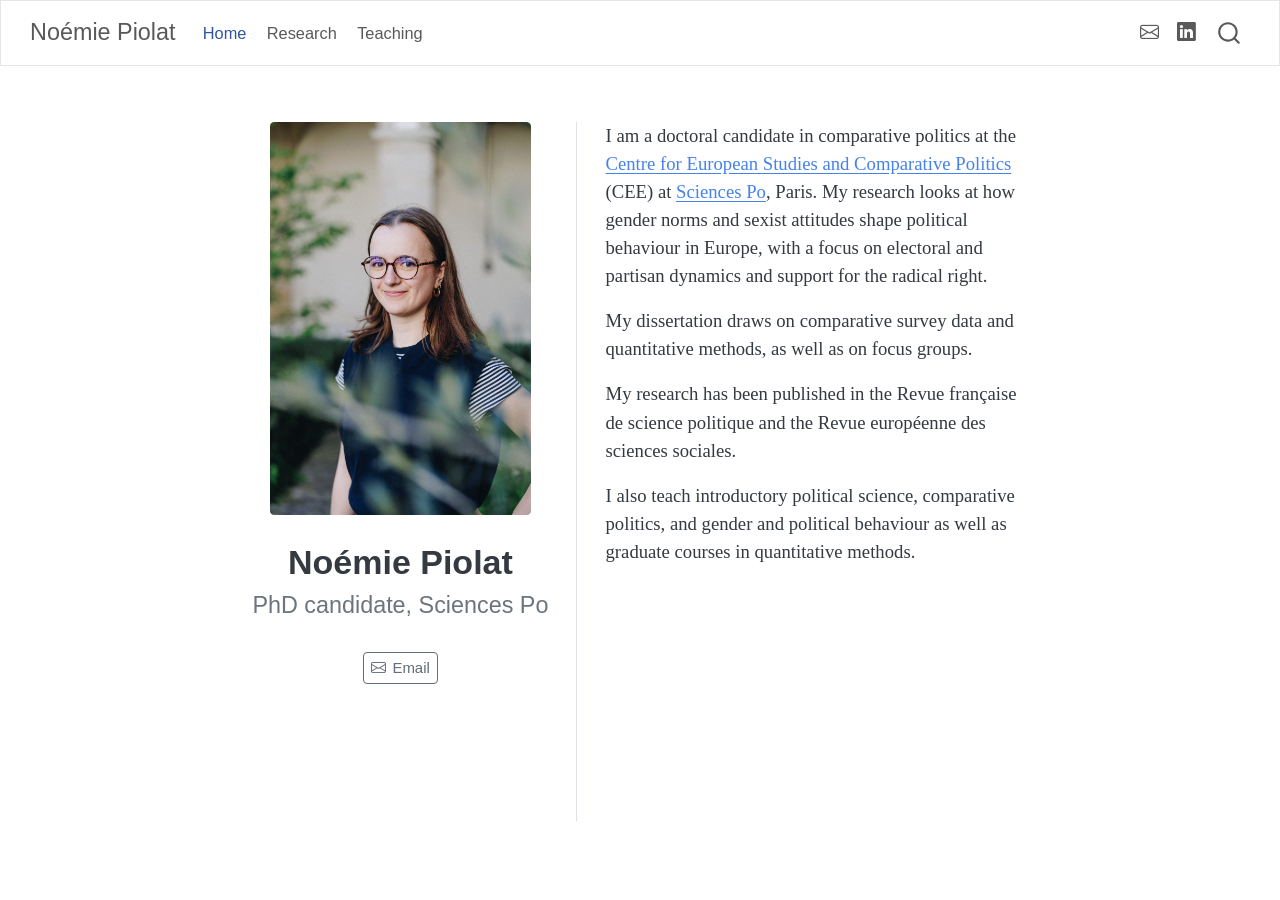
==== docs/index.html @ f1e802d0 "Add website skeleton and files" ====
<!DOCTYPE html>
<html xmlns="http://www.w3.org/1999/xhtml" lang="en" xml:lang="en"><head>

<meta charset="utf-8">
<meta name="generator" content="quarto-1.9.37">

<meta name="viewport" content="width=device-width, initial-scale=1.0, user-scalable=yes">


<title>Noémie Piolat</title>
<style>
/* Default styles provided by pandoc.
** See https://pandoc.org/MANUAL.html#variables-for-html for config info.
*/
code{white-space: pre-wrap;}
span.smallcaps{font-variant: small-caps;}
div.columns{display: flex; gap: min(4vw, 1.5em);}
div.column{flex: auto; overflow-x: auto;}
div.hanging-indent{margin-left: 1.5em; text-indent: -1.5em;}
ul.task-list{list-style: none;}
ul.task-list li input[type="checkbox"] {
  width: 0.8em;
  margin: 0 0.8em 0.2em -1em; /* quarto-specific, see https://github.com/quarto-dev/quarto-cli/issues/4556 */ 
  vertical-align: middle;
}
</style>


<script src="site_libs/quarto-nav/quarto-nav.js"></script>
<script src="site_libs/quarto-nav/headroom.min.js"></script>
<script src="site_libs/clipboard/clipboard.min.js"></script>
<script src="site_libs/quarto-search/autocomplete.umd.js"></script>
<script src="site_libs/quarto-search/fuse.min.js"></script>
<script src="site_libs/quarto-search/quarto-search.js"></script>
<meta name="quarto:offset" content="./">
<script src="site_libs/quarto-html/quarto.js" type="module"></script>
<script src="site_libs/quarto-html/tabsets/tabsets.js" type="module"></script>
<script src="site_libs/quarto-html/popper.min.js"></script>
<script src="site_libs/quarto-html/tippy.umd.min.js"></script>
<link href="site_libs/quarto-html/tippy.css" rel="stylesheet">
<link href="site_libs/quarto-html/quarto-syntax-highlighting-7f8f88aac4f3542376d5c11b86a4c14d.css" rel="stylesheet" id="quarto-text-highlighting-styles">
<script src="site_libs/bootstrap/bootstrap.min.js"></script>
<link href="site_libs/bootstrap/bootstrap-icons.css" rel="stylesheet">
<link href="site_libs/bootstrap/bootstrap-1b5cbb678aba238cc9ecc8dbef59e0a8.min.css" rel="stylesheet" append-hash="true" id="quarto-bootstrap" data-mode="light">
<script id="quarto-search-options" type="application/json">{
  "location": "navbar",
  "copy-button": false,
  "collapse-after": 3,
  "panel-placement": "end",
  "type": "overlay",
  "limit": 50,
  "keyboard-shortcut": [
    "f",
    "/",
    "s"
  ],
  "show-item-context": false,
  "language": {
    "search-no-results-text": "No results",
    "search-matching-documents-text": "matching documents",
    "search-copy-link-title": "Copy link to search",
    "search-hide-matches-text": "Hide additional matches",
    "search-more-match-text": "more match in this document",
    "search-more-matches-text": "more matches in this document",
    "search-clear-button-title": "Clear",
    "search-text-placeholder": "",
    "search-detached-cancel-button-title": "Cancel",
    "search-submit-button-title": "Submit",
    "search-label": "Search"
  }
}</script>


<link rel="stylesheet" href="styles.css">
</head>

<body class="nav-fixed fullcontent quarto-light">

<div id="quarto-search-results"></div>
  <header id="quarto-header" class="headroom fixed-top">
    <nav class="navbar navbar-expand-lg " data-bs-theme="dark">
      <div class="navbar-container container-fluid">
      <div class="navbar-brand-container mx-auto">
    <a class="navbar-brand" href="./index.html">
    <span class="navbar-title">Noémie Piolat</span>
    </a>
  </div>
            <div id="quarto-search" class="" title="Search"></div>
          <button class="navbar-toggler" type="button" data-bs-toggle="collapse" data-bs-target="#navbarCollapse" aria-controls="navbarCollapse" role="menu" aria-expanded="false" aria-label="Toggle navigation" onclick="if (window.quartoToggleHeadroom) { window.quartoToggleHeadroom(); }">
  <span class="navbar-toggler-icon"></span>
</button>
          <div class="collapse navbar-collapse" id="navbarCollapse">
            <ul class="navbar-nav navbar-nav-scroll me-auto">
  <li class="nav-item">
    <a class="nav-link active" href="./index.html" aria-current="page"> 
<span class="menu-text">Home</span></a>
  </li>  
  <li class="nav-item">
    <a class="nav-link" href="./research.html"> 
<span class="menu-text">Research</span></a>
  </li>  
  <li class="nav-item">
    <a class="nav-link" href="./teaching.html"> 
<span class="menu-text">Teaching</span></a>
  </li>  
</ul>
            <ul class="navbar-nav navbar-nav-scroll ms-auto">
  <li class="nav-item compact">
    <a class="nav-link" href="mailto:noemie.piolat@sciencespo.fr"> <i class="bi bi-envelope" role="img">
</i> 
<span class="menu-text"></span></a>
  </li>  
  <li class="nav-item compact">
    <a class="nav-link" href="./www.linkedin.com/in/noémie-piolat-770b05230"> <i class="bi bi-linkedin" role="img">
</i> 
<span class="menu-text"></span></a>
  </li>  
</ul>
          </div> <!-- /navcollapse -->
            <div class="quarto-navbar-tools">
</div>
      </div> <!-- /container-fluid -->
    </nav>
</header>
<!-- content -->
<div id="quarto-content" class="quarto-container page-columns page-rows-contents page-layout-article page-navbar">
<!-- sidebar -->
<!-- margin-sidebar -->
    
<!-- main -->
<div class="quarto-about-trestles">
  <div class="about-entity">
    <img src="photo_site.jpg" class="about-image
  rounded " style="width: 14em;">
<header id="title-block-header" class="quarto-title-block default">
<div class="quarto-title">
<h1 class="title">Noémie Piolat</h1>
<p class="subtitle lead">PhD candidate, Sciences Po</p>
</div>
<div class="quarto-title-meta">
  </div>
</header>
    <div class="about-links">
  <a href="mailto:noemie.piolat@sciencespo.fr" class="about-link" rel="" target="">
    <i class="bi bi-envelope"></i>
     <span class="about-link-text">Email</span>
  </a>
</div>
  </div>
  <div class="about-contents"><main class="content" id="quarto-document-content">
<p>I am a doctoral candidate in comparative politics at the <a href="https://www.sciencespo.fr/centre-etudes-europeennes/en/">Centre for European Studies and Comparative Politics</a> (CEE) at <a href="https://www.sciencespo.fr/en/">Sciences Po</a>, Paris. My research looks at how gender norms and sexist attitudes shape political behaviour in Europe, with a focus on electoral and partisan dynamics and support for the radical right.</p>
<p>My dissertation draws on comparative survey data and quantitative methods, as well as on focus groups.</p>
<p>My research has been published in the Revue française de science politique and the Revue européenne des sciences sociales.</p>
<p>I also teach introductory political science, comparative politics, and gender and political behaviour as well as graduate courses in quantitative methods.</p>


</main></div>
</div>
 <!-- /main -->
<script id="quarto-html-after-body" type="application/javascript">
  window.document.addEventListener("DOMContentLoaded", function (event) {
    const isCodeAnnotation = (el) => {
      for (const clz of el.classList) {
        if (clz.startsWith('code-annotation-')) {                     
          return true;
        }
      }
      return false;
    }
    const onCopySuccess = function(e) {
      // button target
      const button = e.trigger;
      // don't keep focus
      button.blur();
      // flash "checked"
      button.classList.add('code-copy-button-checked');
      var currentTitle = button.getAttribute("title");
      button.setAttribute("title", "Copied!");
      let tooltip;
      if (window.bootstrap) {
        button.setAttribute("data-bs-toggle", "tooltip");
        button.setAttribute("data-bs-placement", "left");
        button.setAttribute("data-bs-title", "Copied!");
        tooltip = new bootstrap.Tooltip(button, 
          { trigger: "manual", 
            customClass: "code-copy-button-tooltip",
            offset: [0, -8]});
        tooltip.show();    
      }
      setTimeout(function() {
        if (tooltip) {
          tooltip.hide();
          button.removeAttribute("data-bs-title");
          button.removeAttribute("data-bs-toggle");
          button.removeAttribute("data-bs-placement");
        }
        button.setAttribute("title", currentTitle);
        button.classList.remove('code-copy-button-checked');
      }, 1000);
      // clear code selection
      e.clearSelection();
    }
    const getTextToCopy = function(trigger) {
      const outerScaffold = trigger.parentElement.cloneNode(true);
      const codeEl = outerScaffold.querySelector('code');
      for (const childEl of codeEl.children) {
        if (isCodeAnnotation(childEl)) {
          childEl.remove();
        }
      }
      return codeEl.innerText;
    }
    const clipboard = new window.ClipboardJS('.code-copy-button:not([data-in-quarto-modal])', {
      text: getTextToCopy
    });
    clipboard.on('success', onCopySuccess);
    if (window.document.getElementById('quarto-embedded-source-code-modal')) {
      const clipboardModal = new window.ClipboardJS('.code-copy-button[data-in-quarto-modal]', {
        text: getTextToCopy,
        container: window.document.getElementById('quarto-embedded-source-code-modal')
      });
      clipboardModal.on('success', onCopySuccess);
    }
      var localhostRegex = new RegExp(/^(?:http|https):\/\/localhost\:?[0-9]*\//);
      var mailtoRegex = new RegExp(/^mailto:/);
        var filterRegex = new RegExp('/' + window.location.host + '/');
      var isInternal = (href) => {
          return filterRegex.test(href) || localhostRegex.test(href) || mailtoRegex.test(href);
      }
      // Inspect non-navigation links and adorn them if external
     var links = window.document.querySelectorAll('a[href]:not(.nav-link):not(.navbar-brand):not(.toc-action):not(.sidebar-link):not(.sidebar-item-toggle):not(.pagination-link):not(.no-external):not([aria-hidden]):not(.dropdown-item):not(.quarto-navigation-tool):not(.about-link)');
      for (var i=0; i<links.length; i++) {
        const link = links[i];
        if (!isInternal(link.href)) {
          // undo the damage that might have been done by quarto-nav.js in the case of
          // links that we want to consider external
          if (link.dataset.originalHref !== undefined) {
            link.href = link.dataset.originalHref;
          }
        }
      }
    function tippyHover(el, contentFn, onTriggerFn, onUntriggerFn) {
      const config = {
        allowHTML: true,
        maxWidth: 500,
        delay: 100,
        arrow: false,
        appendTo: function(el) {
            return el.parentElement;
        },
        interactive: true,
        interactiveBorder: 10,
        theme: 'quarto',
        placement: 'bottom-start',
      };
      if (contentFn) {
        config.content = contentFn;
      }
      if (onTriggerFn) {
        config.onTrigger = onTriggerFn;
      }
      if (onUntriggerFn) {
        config.onUntrigger = onUntriggerFn;
      }
      window.tippy(el, config); 
    }
    const noterefs = window.document.querySelectorAll('a[role="doc-noteref"]');
    for (var i=0; i<noterefs.length; i++) {
      const ref = noterefs[i];
      tippyHover(ref, function() {
        // use id or data attribute instead here
        let href = ref.getAttribute('data-footnote-href') || ref.getAttribute('href');
        try { href = new URL(href).hash; } catch {}
        const id = href.replace(/^#\/?/, "");
        const note = window.document.getElementById(id);
        if (note) {
          return note.innerHTML;
        } else {
          return "";
        }
      });
    }
    const xrefs = window.document.querySelectorAll('a.quarto-xref');
    const processXRef = (id, note) => {
      // Strip column container classes
      const stripColumnClz = (el) => {
        el.classList.remove("page-full", "page-columns");
        if (el.children) {
          for (const child of el.children) {
            stripColumnClz(child);
          }
        }
      }
      stripColumnClz(note)
      if (id === null || id.startsWith('sec-')) {
        // Special case sections, only their first couple elements
        const container = document.createElement("div");
        if (note.children && note.children.length > 2) {
          container.appendChild(note.children[0].cloneNode(true));
          for (let i = 1; i < note.children.length; i++) {
            const child = note.children[i];
            if (child.tagName === "P" && child.innerText === "") {
              continue;
            } else {
              container.appendChild(child.cloneNode(true));
              break;
            }
          }
          if (window.Quarto?.typesetMath) {
            window.Quarto.typesetMath(container);
          }
          return container.innerHTML
        } else {
          if (window.Quarto?.typesetMath) {
            window.Quarto.typesetMath(note);
          }
          return note.innerHTML;
        }
      } else {
        // Remove any anchor links if they are present
        const anchorLink = note.querySelector('a.anchorjs-link');
        if (anchorLink) {
          anchorLink.remove();
        }
        if (window.Quarto?.typesetMath) {
          window.Quarto.typesetMath(note);
        }
        if (note.classList.contains("callout")) {
          return note.outerHTML;
        } else {
          return note.innerHTML;
        }
      }
    }
    for (var i=0; i<xrefs.length; i++) {
      const xref = xrefs[i];
      tippyHover(xref, undefined, function(instance) {
        instance.disable();
        let url = xref.getAttribute('href');
        let hash = undefined; 
        if (url.startsWith('#')) {
          hash = url;
        } else {
          try { hash = new URL(url).hash; } catch {}
        }
        if (hash) {
          const id = hash.replace(/^#\/?/, "");
          const note = window.document.getElementById(id);
          if (note !== null) {
            try {
              const html = processXRef(id, note.cloneNode(true));
              instance.setContent(html);
            } finally {
              instance.enable();
              instance.show();
            }
          } else {
            // See if we can fetch this
            fetch(url.split('#')[0])
            .then(res => res.text())
            .then(html => {
              const parser = new DOMParser();
              const htmlDoc = parser.parseFromString(html, "text/html");
              const note = htmlDoc.getElementById(id);
              if (note !== null) {
                const html = processXRef(id, note);
                instance.setContent(html);
              } 
            }).finally(() => {
              instance.enable();
              instance.show();
            });
          }
        } else {
          // See if we can fetch a full url (with no hash to target)
          // This is a special case and we should probably do some content thinning / targeting
          fetch(url)
          .then(res => res.text())
          .then(html => {
            const parser = new DOMParser();
            const htmlDoc = parser.parseFromString(html, "text/html");
            const note = htmlDoc.querySelector('main.content');
            if (note !== null) {
              // This should only happen for chapter cross references
              // (since there is no id in the URL)
              // remove the first header
              if (note.children.length > 0 && note.children[0].tagName === "HEADER") {
                note.children[0].remove();
              }
              const html = processXRef(null, note);
              instance.setContent(html);
            } 
          }).finally(() => {
            instance.enable();
            instance.show();
          });
        }
      }, function(instance) {
      });
    }
        let selectedAnnoteEl;
        const selectorForAnnotation = ( cell, annotation) => {
          let cellAttr = 'data-code-cell="' + cell + '"';
          let lineAttr = 'data-code-annotation="' +  annotation + '"';
          const selector = 'span[' + cellAttr + '][' + lineAttr + ']';
          return selector;
        }
        const selectCodeLines = (annoteEl) => {
          const doc = window.document;
          const targetCell = annoteEl.getAttribute("data-target-cell");
          const targetAnnotation = annoteEl.getAttribute("data-target-annotation");
          const annoteSpan = window.document.querySelector(selectorForAnnotation(targetCell, targetAnnotation));
          const lines = annoteSpan.getAttribute("data-code-lines").split(",");
          const lineIds = lines.map((line) => {
            return targetCell + "-" + line;
          })
          let top = null;
          let height = null;
          let parent = null;
          if (lineIds.length > 0) {
              //compute the position of the single el (top and bottom and make a div)
              const el = window.document.getElementById(lineIds[0]);
              top = el.offsetTop;
              height = el.offsetHeight;
              parent = el.parentElement.parentElement;
            if (lineIds.length > 1) {
              const lastEl = window.document.getElementById(lineIds[lineIds.length - 1]);
              const bottom = lastEl.offsetTop + lastEl.offsetHeight;
              height = bottom - top;
            }
            if (top !== null && height !== null && parent !== null) {
              // cook up a div (if necessary) and position it 
              let div = window.document.getElementById("code-annotation-line-highlight");
              if (div === null) {
                div = window.document.createElement("div");
                div.setAttribute("id", "code-annotation-line-highlight");
                div.style.position = 'absolute';
                parent.appendChild(div);
              }
              div.style.top = top - 2 + "px";
              div.style.height = height + 4 + "px";
              div.style.left = 0;
              let gutterDiv = window.document.getElementById("code-annotation-line-highlight-gutter");
              if (gutterDiv === null) {
                gutterDiv = window.document.createElement("div");
                gutterDiv.setAttribute("id", "code-annotation-line-highlight-gutter");
                gutterDiv.style.position = 'absolute';
                const codeCell = window.document.getElementById(targetCell);
                const gutter = codeCell.querySelector('.code-annotation-gutter');
                gutter.appendChild(gutterDiv);
              }
              gutterDiv.style.top = top - 2 + "px";
              gutterDiv.style.height = height + 4 + "px";
            }
            selectedAnnoteEl = annoteEl;
          }
        };
        const unselectCodeLines = () => {
          const elementsIds = ["code-annotation-line-highlight", "code-annotation-line-highlight-gutter"];
          elementsIds.forEach((elId) => {
            const div = window.document.getElementById(elId);
            if (div) {
              div.remove();
            }
          });
          selectedAnnoteEl = undefined;
        };
          // Handle positioning of the toggle
      window.addEventListener(
        "resize",
        throttle(() => {
          elRect = undefined;
          if (selectedAnnoteEl) {
            selectCodeLines(selectedAnnoteEl);
          }
        }, 10)
      );
      function throttle(fn, ms) {
      let throttle = false;
      let timer;
        return (...args) => {
          if(!throttle) { // first call gets through
              fn.apply(this, args);
              throttle = true;
          } else { // all the others get throttled
              if(timer) clearTimeout(timer); // cancel #2
              timer = setTimeout(() => {
                fn.apply(this, args);
                timer = throttle = false;
              }, ms);
          }
        };
      }
        // Attach click handler to the DT
        const annoteDls = window.document.querySelectorAll('dt[data-target-cell]');
        for (const annoteDlNode of annoteDls) {
          annoteDlNode.addEventListener('click', (event) => {
            const clickedEl = event.target;
            if (clickedEl !== selectedAnnoteEl) {
              unselectCodeLines();
              const activeEl = window.document.querySelector('dt[data-target-cell].code-annotation-active');
              if (activeEl) {
                activeEl.classList.remove('code-annotation-active');
              }
              selectCodeLines(clickedEl);
              clickedEl.classList.add('code-annotation-active');
            } else {
              // Unselect the line
              unselectCodeLines();
              clickedEl.classList.remove('code-annotation-active');
            }
          });
        }
    const findCites = (el) => {
      const parentEl = el.parentElement;
      if (parentEl) {
        const cites = parentEl.dataset.cites;
        if (cites) {
          return {
            el,
            cites: cites.split(' ')
          };
        } else {
          return findCites(el.parentElement)
        }
      } else {
        return undefined;
      }
    };
    var bibliorefs = window.document.querySelectorAll('a[role="doc-biblioref"]');
    for (var i=0; i<bibliorefs.length; i++) {
      const ref = bibliorefs[i];
      const citeInfo = findCites(ref);
      if (citeInfo) {
        tippyHover(citeInfo.el, function() {
          var popup = window.document.createElement('div');
          citeInfo.cites.forEach(function(cite) {
            var citeDiv = window.document.createElement('div');
            citeDiv.classList.add('hanging-indent');
            citeDiv.classList.add('csl-entry');
            var biblioDiv = window.document.getElementById('ref-' + cite);
            if (biblioDiv) {
              citeDiv.innerHTML = biblioDiv.innerHTML;
            }
            popup.appendChild(citeDiv);
          });
          return popup.innerHTML;
        });
      }
    }
  });
  </script>
</div> <!-- /content -->




</body></html>
---- docs/site_libs/quarto-html/tippy.css ----
.tippy-box[data-animation=fade][data-state=hidden]{opacity:0}[data-tippy-root]{max-width:calc(100vw - 10px)}.tippy-box{position:relative;background-color:#333;color:#fff;border-radius:4px;font-size:14px;line-height:1.4;white-space:normal;outline:0;transition-property:transform,visibility,opacity}.tippy-box[data-placement^=top]>.tippy-arrow{bottom:0}.tippy-box[data-placement^=top]>.tippy-arrow:before{bottom:-7px;left:0;border-width:8px 8px 0;border-top-color:initial;transform-origin:center top}.tippy-box[data-placement^=bottom]>.tippy-arrow{top:0}.tippy-box[data-placement^=bottom]>.tippy-arrow:before{top:-7px;left:0;border-width:0 8px 8px;border-bottom-color:initial;transform-origin:center bottom}.tippy-box[data-placement^=left]>.tippy-arrow{right:0}.tippy-box[data-placement^=left]>.tippy-arrow:before{border-width:8px 0 8px 8px;border-left-color:initial;right:-7px;transform-origin:center left}.tippy-box[data-placement^=right]>.tippy-arrow{left:0}.tippy-box[data-placement^=right]>.tippy-arrow:before{left:-7px;border-width:8px 8px 8px 0;border-right-color:initial;transform-origin:center right}.tippy-box[data-inertia][data-state=visible]{transition-timing-function:cubic-bezier(.54,1.5,.38,1.11)}.tippy-arrow{width:16px;height:16px;color:#333}.tippy-arrow:before{content:"";position:absolute;border-color:transparent;border-style:solid}.tippy-content{position:relative;padding:5px 9px;z-index:1}
---- docs/site_libs/quarto-html/quarto-syntax-highlighting-7f8f88aac4f3542376d5c11b86a4c14d.css ----
/* quarto syntax highlight colors */
:root {
  --quarto-hl-ot-color: #003B4F;
  --quarto-hl-at-color: #657422;
  --quarto-hl-ss-color: #20794D;
  --quarto-hl-an-color: #5E5E5E;
  --quarto-hl-fu-color: #4758AB;
  --quarto-hl-st-color: #20794D;
  --quarto-hl-cf-color: #003B4F;
  --quarto-hl-op-color: #5E5E5E;
  --quarto-hl-er-color: #AD0000;
  --quarto-hl-bn-color: #AD0000;
  --quarto-hl-al-color: #AD0000;
  --quarto-hl-va-color: #111111;
  --quarto-hl-bu-color: inherit;
  --quarto-hl-ex-color: inherit;
  --quarto-hl-pp-color: #AD0000;
  --quarto-hl-in-color: #5E5E5E;
  --quarto-hl-vs-color: #20794D;
  --quarto-hl-wa-color: #5E5E5E;
  --quarto-hl-do-color: #5E5E5E;
  --quarto-hl-im-color: #00769E;
  --quarto-hl-ch-color: #20794D;
  --quarto-hl-dt-color: #AD0000;
  --quarto-hl-fl-color: #AD0000;
  --quarto-hl-co-color: #5E5E5E;
  --quarto-hl-cv-color: #5E5E5E;
  --quarto-hl-cn-color: #8f5902;
  --quarto-hl-sc-color: #5E5E5E;
  --quarto-hl-dv-color: #AD0000;
  --quarto-hl-kw-color: #003B4F;
}

/* other quarto variables */
:root {
  --quarto-font-monospace: SFMono-Regular, Menlo, Monaco, Consolas, "Liberation Mono", "Courier New", monospace;
}

/* syntax highlight based on Pandoc's rules */
pre > code.sourceCode > span {
  color: #003B4F;
}

code.sourceCode > span {
  color: #003B4F;
}

div.sourceCode,
div.sourceCode pre.sourceCode {
  color: #003B4F;
}

/* Normal */
code span {
  color: #003B4F;
}

/* Alert */
code span.al {
  color: #AD0000;
  font-style: inherit;
}

/* Annotation */
code span.an {
  color: #5E5E5E;
  font-style: inherit;
}

/* Attribute */
code span.at {
  color: #657422;
  font-style: inherit;
}

/* BaseN */
code span.bn {
  color: #AD0000;
  font-style: inherit;
}

/* BuiltIn */
code span.bu {
  font-style: inherit;
}

/* ControlFlow */
code span.cf {
  color: #003B4F;
  font-weight: bold;
  font-style: inherit;
}

/* Char */
code span.ch {
  color: #20794D;
  font-style: inherit;
}

/* Constant */
code span.cn {
  color: #8f5902;
  font-style: inherit;
}

/* Comment */
code span.co {
  color: #5E5E5E;
  font-style: inherit;
}

/* CommentVar */
code span.cv {
  color: #5E5E5E;
  font-style: italic;
}

/* Documentation */
code span.do {
  color: #5E5E5E;
  font-style: italic;
}

/* DataType */
code span.dt {
  color: #AD0000;
  font-style: inherit;
}

/* DecVal */
code span.dv {
  color: #AD0000;
  font-style: inherit;
}

/* Error */
code span.er {
  color: #AD0000;
  font-style: inherit;
}

/* Extension */
code span.ex {
  font-style: inherit;
}

/* Float */
code span.fl {
  color: #AD0000;
  font-style: inherit;
}

/* Function */
code span.fu {
  color: #4758AB;
  font-style: inherit;
}

/* Import */
code span.im {
  color: #00769E;
  font-style: inherit;
}

/* Information */
code span.in {
  color: #5E5E5E;
  font-style: inherit;
}

/* Keyword */
code span.kw {
  color: #003B4F;
  font-weight: bold;
  font-style: inherit;
}

/* Operator */
code span.op {
  color: #5E5E5E;
  font-style: inherit;
}

/* Other */
code span.ot {
  color: #003B4F;
  font-style: inherit;
}

/* Preprocessor */
code span.pp {
  color: #AD0000;
  font-style: inherit;
}

/* SpecialChar */
code span.sc {
  color: #5E5E5E;
  font-style: inherit;
}

/* SpecialString */
code span.ss {
  color: #20794D;
  font-style: inherit;
}

/* String */
code span.st {
  color: #20794D;
  font-style: inherit;
}

/* Variable */
code span.va {
  color: #111111;
  font-style: inherit;
}

/* VerbatimString */
code span.vs {
  color: #20794D;
  font-style: inherit;
}

/* Warning */
code span.wa {
  color: #5E5E5E;
  font-style: italic;
}

.prevent-inlining {
  content: "</";
}

/*# sourceMappingURL=789ad8cd35626ba772517505b42a116e.css.map */
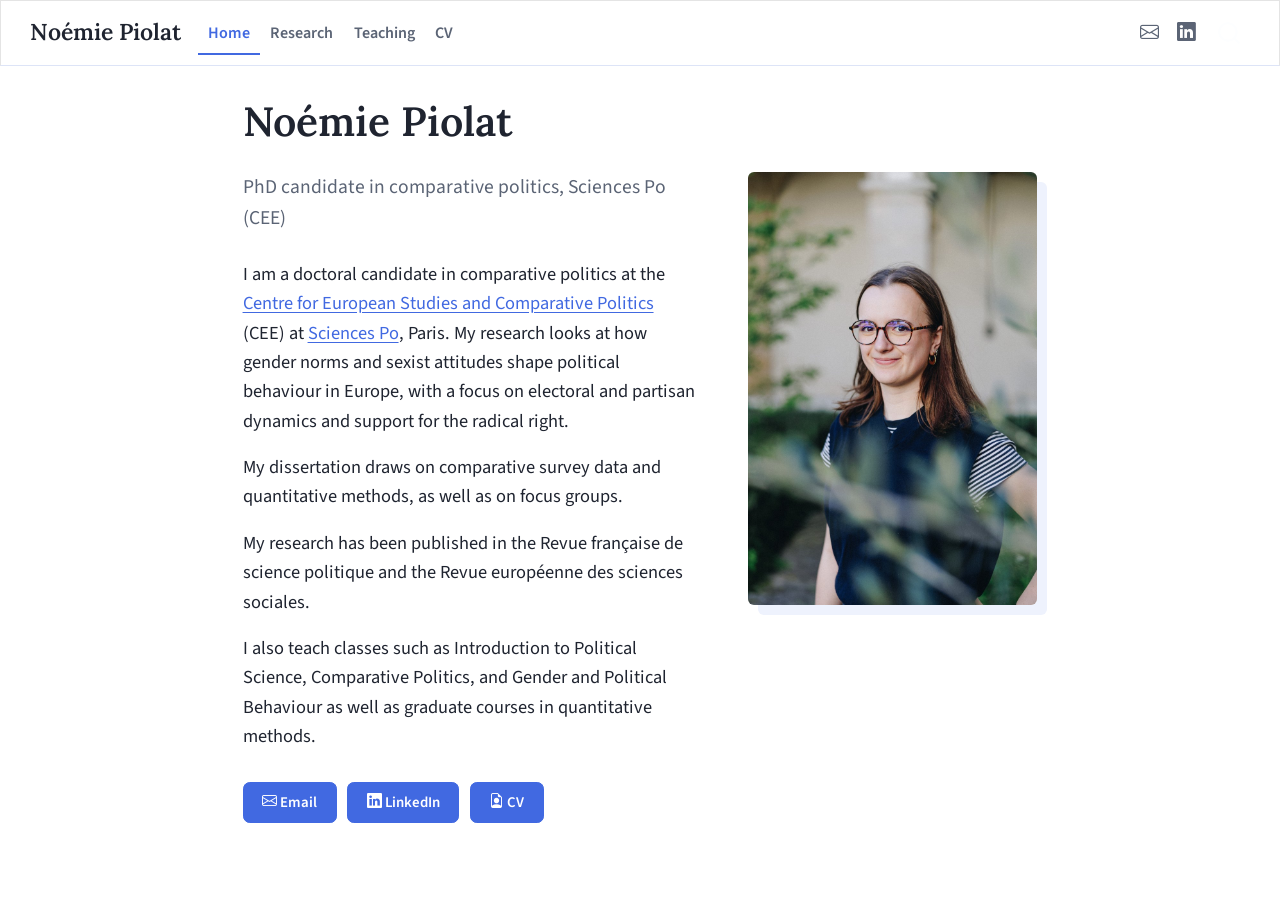
==== commit 93f54c31: "Update style of the website" ====
--- a/docs/index.html
+++ b/docs/index.html
@@ -33,15 +33,17 @@
 <script src="site_libs/quarto-search/fuse.min.js"></script>
 <script src="site_libs/quarto-search/quarto-search.js"></script>
 <meta name="quarto:offset" content="./">
+<link href="./favicon.png" rel="icon" type="image/png">
 <script src="site_libs/quarto-html/quarto.js" type="module"></script>
 <script src="site_libs/quarto-html/tabsets/tabsets.js" type="module"></script>
 <script src="site_libs/quarto-html/popper.min.js"></script>
 <script src="site_libs/quarto-html/tippy.umd.min.js"></script>
+<script src="site_libs/quarto-html/anchor.min.js"></script>
 <link href="site_libs/quarto-html/tippy.css" rel="stylesheet">
 <link href="site_libs/quarto-html/quarto-syntax-highlighting-7f8f88aac4f3542376d5c11b86a4c14d.css" rel="stylesheet" id="quarto-text-highlighting-styles">
 <script src="site_libs/bootstrap/bootstrap.min.js"></script>
 <link href="site_libs/bootstrap/bootstrap-icons.css" rel="stylesheet">
-<link href="site_libs/bootstrap/bootstrap-1b5cbb678aba238cc9ecc8dbef59e0a8.min.css" rel="stylesheet" append-hash="true" id="quarto-bootstrap" data-mode="light">
+<link href="site_libs/bootstrap/bootstrap-b8ef06f59c54221cd005d67ce55cbf95.min.css" rel="stylesheet" append-hash="true" id="quarto-bootstrap" data-mode="light">
 <script id="quarto-search-options" type="application/json">{
   "location": "navbar",
   "copy-button": false,
@@ -69,6 +71,9 @@
     "search-label": "Search"
   }
 }</script>
+<link rel="preconnect" href="https://fonts.googleapis.com">
+<link rel="preconnect" href="https://fonts.gstatic.com" crossorigin="">
+<link href="https://fonts.googleapis.com/css2?family=Lora:wght@500;600;700&amp;family=Source+Sans+3:wght@400;600&amp;display=swap" rel="stylesheet">
 
 
 <link rel="stylesheet" href="styles.css">
@@ -103,6 +108,10 @@
     <a class="nav-link" href="./teaching.html"> 
 <span class="menu-text">Teaching</span></a>
   </li>  
+  <li class="nav-item">
+    <a class="nav-link" href="./cv.html"> 
+<span class="menu-text">CV</span></a>
+  </li>  
 </ul>
             <ul class="navbar-nav navbar-nav-scroll ms-auto">
   <li class="nav-item compact">
@@ -111,7 +120,7 @@
 <span class="menu-text"></span></a>
   </li>  
   <li class="nav-item compact">
-    <a class="nav-link" href="./www.linkedin.com/in/noémie-piolat-770b05230"> <i class="bi bi-linkedin" role="img">
+    <a class="nav-link" href="https://www.linkedin.com/in/noémie-piolat-770b05230"> <i class="bi bi-linkedin" role="img">
 </i> 
 <span class="menu-text"></span></a>
   </li>  
@@ -128,37 +137,44 @@
 <!-- margin-sidebar -->
     
 <!-- main -->
-<div class="quarto-about-trestles">
-  <div class="about-entity">
-    <img src="photo_site.jpg" class="about-image
-  rounded " style="width: 14em;">
-<header id="title-block-header" class="quarto-title-block default">
-<div class="quarto-title">
-<h1 class="title">Noémie Piolat</h1>
-<p class="subtitle lead">PhD candidate, Sciences Po</p>
-</div>
-<div class="quarto-title-meta">
-  </div>
-</header>
-    <div class="about-links">
-  <a href="mailto:noemie.piolat@sciencespo.fr" class="about-link" rel="" target="">
-    <i class="bi bi-envelope"></i>
-     <span class="about-link-text">Email</span>
-  </a>
-</div>
-  </div>
-  <div class="about-contents"><main class="content" id="quarto-document-content">
+<main class="content" id="quarto-document-content"><header id="title-block-header" class="quarto-title-block"><h1 class="hero-name title display-7">
+Noémie Piolat
+</h1></header>
+
+
+
+
+<div class="hero">
+<div class="hero-text">
+
+<p class="hero-title">
+PhD candidate in comparative politics, Sciences Po (CEE)
+</p>
 <p>I am a doctoral candidate in comparative politics at the <a href="https://www.sciencespo.fr/centre-etudes-europeennes/en/">Centre for European Studies and Comparative Politics</a> (CEE) at <a href="https://www.sciencespo.fr/en/">Sciences Po</a>, Paris. My research looks at how gender norms and sexist attitudes shape political behaviour in Europe, with a focus on electoral and partisan dynamics and support for the radical right.</p>
 <p>My dissertation draws on comparative survey data and quantitative methods, as well as on focus groups.</p>
 <p>My research has been published in the Revue française de science politique and the Revue européenne des sciences sociales.</p>
-<p>I also teach introductory political science, comparative politics, and gender and political behaviour as well as graduate courses in quantitative methods.</p>
-
-
-</main></div>
+<p>I also teach classes such as Introduction to Political Science, Comparative Politics, and Gender and Political Behaviour as well as graduate courses in quantitative methods.</p>
+<p class="hero-buttons">
+<a class="btn btn-primary" href="mailto:noemie.piolat@sciencespo.fr"><i class="bi bi-envelope"></i> Email</a> <a class="btn btn-primary" href="https://www.linkedin.com/in/noémie-piolat-770b05230"><i class="bi bi-linkedin"></i> LinkedIn</a> <a class="btn btn-primary" href="cv.html"><i class="bi bi-file-earmark-person"></i> CV</a>
+</p>
 </div>
- <!-- /main -->
+<div class="hero-photo">
+<p><img src="photo_web.jpg" class="img-fluid" alt="Portrait of Noémie Piolat"></p>
+</div>
+</div>
+
+
+
+</main> <!-- /main -->
 <script id="quarto-html-after-body" type="application/javascript">
   window.document.addEventListener("DOMContentLoaded", function (event) {
+    const icon = "";
+    const anchorJS = new window.AnchorJS();
+    anchorJS.options = {
+      placement: 'right',
+      icon: icon
+    };
+    anchorJS.add('.anchored');
     const isCodeAnnotation = (el) => {
       for (const clz of el.classList) {
         if (clz.startsWith('code-annotation-')) {                     
--- a/docs/styles.css
+++ b/docs/styles.css
@@ -0,0 +1,132 @@
+:root {
+  --body-font: "Source Sans 3", -apple-system, "Segoe UI", Helvetica, Arial, sans-serif;
+  --head-font: "Lora", Georgia, "Times New Roman", serif;
+  --royal: #4169E1;
+  --royal-dark: #2d4fbd;
+  --royal-tint: #eef2fd;
+  --line: #dde4f7;
+  --ink: #1f2430;
+  --muted: #5b6475;
+}
+
+/* Navigation */
+.navbar {
+  background: #fff !important;
+  border-bottom: 1px solid var(--line);
+  box-shadow: none;
+}
+.navbar .navbar-title {
+  font-family: "Lora", Georgia, serif;
+  font-weight: 600;
+  color: var(--ink) !important;
+}
+.navbar .nav-link {
+  color: var(--muted) !important;
+  font-weight: 600;
+  border-bottom: 2px solid transparent;
+  padding-bottom: 0.35rem;
+}
+.navbar .nav-link:hover { color: var(--royal) !important; }
+.navbar .nav-link.active {
+  color: var(--royal) !important;
+  border-bottom-color: var(--royal);
+}
+
+/* Headings */
+h1, h2, h3 { color: var(--ink); }
+h2 {
+  font-size: 1.5rem;
+  margin-top: 2.2rem;
+  padding-bottom: 0.4rem;
+  border-bottom: 2px solid var(--royal);
+  display: inline-block;
+}
+
+/* Home: text on the left, photo on the right */
+.hero {
+  display: grid;
+  grid-template-columns: minmax(0, 1fr) 17rem;
+  gap: 3rem;
+  align-items: start;
+  margin-top: 1.5rem;
+}
+.hero-name { font-size: 2.4rem; margin: 0 0 0.2rem 0; border: 0; }
+.hero-title { font-size: 1.15rem; color: var(--muted); margin-bottom: 1.5rem; }
+.hero-photo img {
+  display: block;
+  width: 100%;
+  height: auto;
+  border-radius: 6px;
+  box-shadow: 10px 10px 0 var(--royal-tint);
+}
+.hero-photo p, .hero-photo figure { margin: 0; }
+.hero-buttons { margin-top: 1.8rem; display: flex; flex-wrap: wrap; gap: 0.6rem; }
+.hero-buttons .btn { font-weight: 600; }
+.btn-primary { background-color: var(--royal); border-color: var(--royal); color: #fff !important; }
+.btn-primary:hover { background-color: var(--royal-dark); border-color: var(--royal-dark); }
+
+@media (max-width: 768px) {
+  .hero { grid-template-columns: 1fr; gap: 1.5rem; }
+  .hero-photo { order: -1; max-width: 15rem; }
+}
+
+/* Research and teaching entries: label on the left, content on the right */
+.entry {
+  display: grid;
+  grid-template-columns: 8rem minmax(0, 1fr);
+  gap: 1.5rem;
+  padding: 1.4rem 0;
+  border-top: 1px solid var(--line);
+}
+.entry:last-of-type { border-bottom: 1px solid var(--line); }
+.entry-meta {
+  font-size: 0.8rem;
+  font-weight: 600;
+  letter-spacing: 0.06em;
+  text-transform: uppercase;
+  color: var(--royal);
+  padding-top: 0.35rem;
+}
+.entry-body p { margin-bottom: 0.6rem; }
+.course + .course { margin-top: 1.4rem; }
+@media (max-width: 700px) {
+  .entry { grid-template-columns: 1fr; gap: 0.3rem; }
+}
+
+/* Small link buttons (journal page, syllabus) */
+a.pill {
+  display: inline-block;
+  border: 1px solid var(--royal);
+  border-radius: 999px;
+  padding: 0.05rem 0.8rem;
+  font-size: 0.85rem;
+  font-weight: 600;
+  text-decoration: none;
+  margin-top: 0.3rem;
+}
+a.pill:hover { background: var(--royal); color: #fff; }
+
+/* Abstracts */
+.callout.callout-style-simple {
+  border-left: 3px solid var(--royal) !important;
+  background: var(--royal-tint);
+  border-radius: 0 4px 4px 0;
+}
+.callout.callout-style-simple .callout-title { color: var(--royal-dark); font-weight: 600; }
+
+/* Fonts: the Litera theme sets a serif for paragraphs, so set the body font explicitly */
+body, p, li, td, th, .callout-body, .entry-body { font-family: var(--body-font); }
+h1, h2, h3, h4, .navbar .navbar-title { font-family: var(--head-font); }
+p, li { line-height: 1.6; }
+
+/* Mobile menu button, visible on the white navbar */
+.navbar-toggler { border: 0; }
+.navbar-toggler:focus { box-shadow: none; }
+.navbar-toggler-icon {
+  background-image: url("data:image/svg+xml,%3csvg xmlns='http://www.w3.org/2000/svg' viewBox='0 0 30 30'%3e%3cpath stroke='%231f2430' stroke-linecap='round' stroke-miterlimit='10' stroke-width='2' d='M4 7h22M4 15h22M4 23h22'/%3e%3c/svg%3e") !important;
+}
+
+.satisfaction {
+  color: #2f855a;
+  font-style: italic;
+}
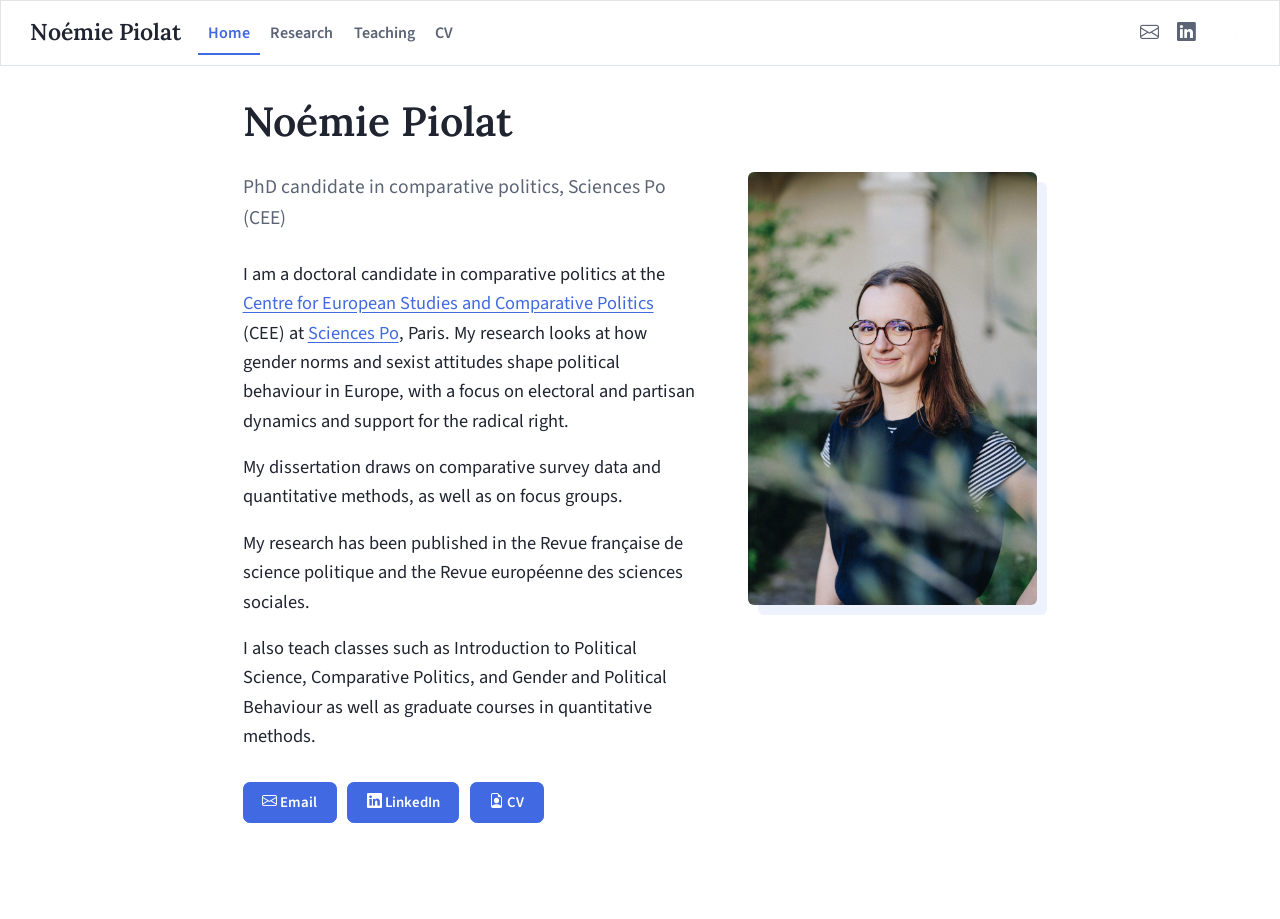
==== commit 1e0f5531: "Fixing a font issue" ====
--- a/docs/index.html
+++ b/docs/index.html
@@ -71,9 +71,6 @@
     "search-label": "Search"
   }
 }</script>
-<link rel="preconnect" href="https://fonts.googleapis.com">
-<link rel="preconnect" href="https://fonts.gstatic.com" crossorigin="">
-<link href="https://fonts.googleapis.com/css2?family=Lora:wght@500;600;700&amp;family=Source+Sans+3:wght@400;600&amp;display=swap" rel="stylesheet">
 
 
 <link rel="stylesheet" href="styles.css">
--- a/docs/styles.css
+++ b/docs/styles.css
@@ -1,3 +1,11 @@
+/* Self-hosted fonts (Lora and Source Sans 3), so every page loads the same fonts */
+@font-face { font-family: "Lora"; font-style: normal; font-weight: 600; font-display: swap; src: url("fonts/lora-latin-600-normal.woff2") format("woff2"); }
+@font-face { font-family: "Lora"; font-style: normal; font-weight: 700; font-display: swap; src: url("fonts/lora-latin-700-normal.woff2") format("woff2"); }
+@font-face { font-family: "Source Sans 3"; font-style: normal; font-weight: 400; font-display: swap; src: url("fonts/source-sans-3-latin-400-normal.woff2") format("woff2"); }
+@font-face { font-family: "Source Sans 3"; font-style: italic; font-weight: 400; font-display: swap; src: url("fonts/source-sans-3-latin-400-italic.woff2") format("woff2"); }
+@font-face { font-family: "Source Sans 3"; font-style: normal; font-weight: 600; font-display: swap; src: url("fonts/source-sans-3-latin-600-normal.woff2") format("woff2"); }
+@font-face { font-family: "Source Sans 3"; font-style: italic; font-weight: 600; font-display: swap; src: url("fonts/source-sans-3-latin-600-italic.woff2") format("woff2"); }
+
 :root {
   --body-font: "Source Sans 3", -apple-system, "Segoe UI", Helvetica, Arial, sans-serif;
   --head-font: "Lora", Georgia, "Times New Roman", serif;
@@ -130,3 +138,6 @@
   color: #2f855a;
   font-style: italic;
 }
+
+/* Same font in the navigation on every page */
+.navbar, .navbar .nav-link { font-family: var(--body-font); }
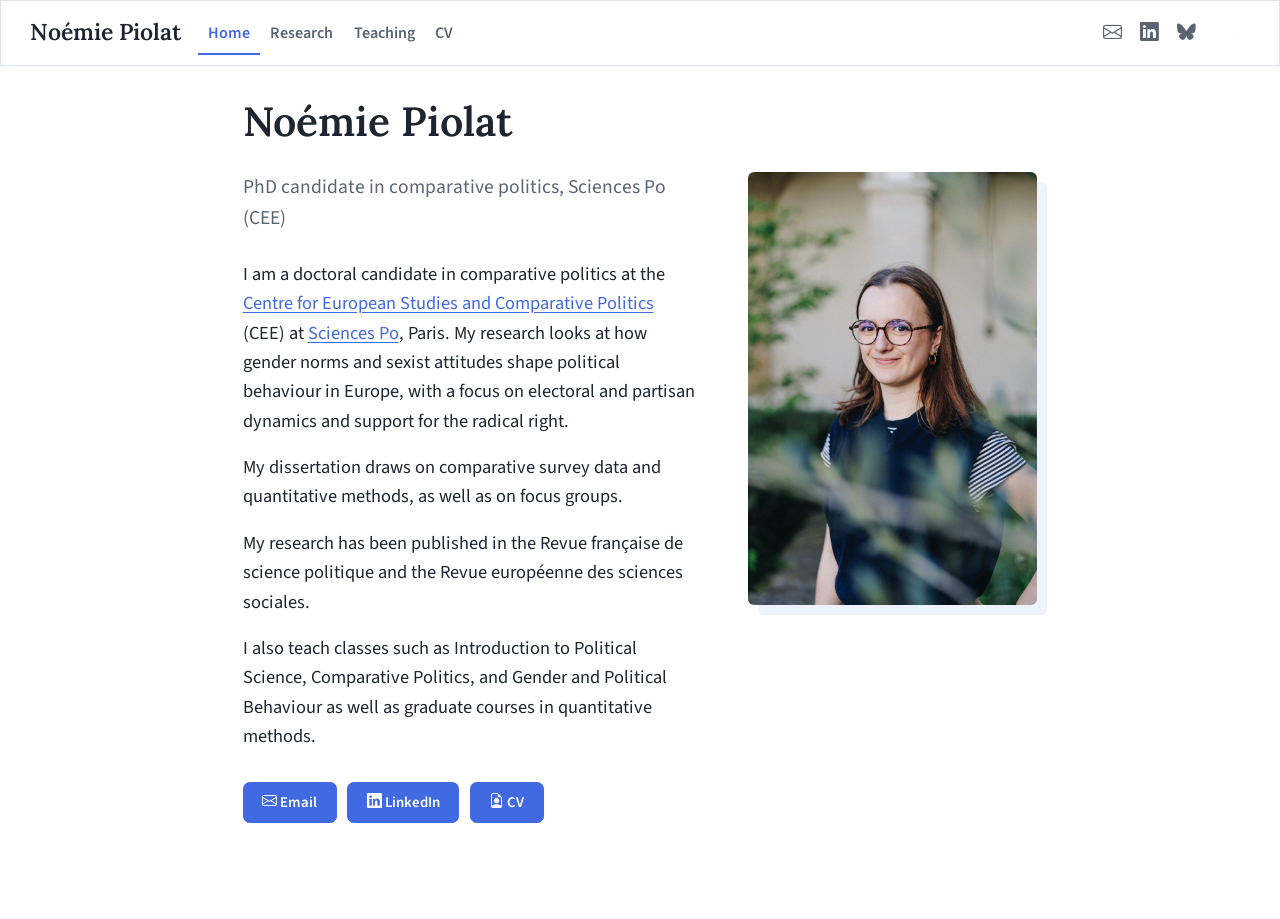
==== commit fa73051c: "Duarte's tips" ====
--- a/docs/index.html
+++ b/docs/index.html
@@ -6,8 +6,9 @@
 
 <meta name="viewport" content="width=device-width, initial-scale=1.0, user-scalable=yes">
 
-
-<title>Noémie Piolat</title>
+<meta name="description" content="Noémie Piolat, PhD candidate in comparative politics at Sciences Po (CEE). Research on sexism, gender norms and political behaviour in Europe.">
+
+<title>Noémie Piolat | PhD candidate in comparative politics, Sciences Po</title>
 <style>
 /* Default styles provided by pandoc.
 ** See https://pandoc.org/MANUAL.html#variables-for-html for config info.
@@ -74,6 +75,11 @@
 
 
 <link rel="stylesheet" href="styles.css">
+<meta property="og:title" content="Noémie Piolat | PhD candidate in comparative politics, Sciences Po">
+<meta property="og:description" content="Noémie Piolat, PhD candidate in comparative politics at Sciences Po (CEE). Research on sexism, gender norms and political behaviour in Europe.">
+<meta property="og:image" content="https://noemiepiolat.github.io/photo_web.jpg">
+<meta property="og:site_name" content="Noémie Piolat">
+<meta property="og:image:alt" content="Portrait of Noémie Piolat">
 </head>
 
 <body class="nav-fixed fullcontent quarto-light">
@@ -118,6 +124,11 @@
   </li>  
   <li class="nav-item compact">
     <a class="nav-link" href="https://www.linkedin.com/in/noémie-piolat-770b05230"> <i class="bi bi-linkedin" role="img">
+</i> 
+<span class="menu-text"></span></a>
+  </li>  
+  <li class="nav-item compact">
+    <a class="nav-link" href="http://bsky.app/profile/npiolat.bsky.social"> <i class="bi bi-bluesky" role="img">
 </i> 
 <span class="menu-text"></span></a>
   </li>  
@@ -236,7 +247,7 @@
     }
       var localhostRegex = new RegExp(/^(?:http|https):\/\/localhost\:?[0-9]*\//);
       var mailtoRegex = new RegExp(/^mailto:/);
-        var filterRegex = new RegExp('/' + window.location.host + '/');
+        var filterRegex = new RegExp("https:\/\/noemiepiolat\.github\.io");
       var isInternal = (href) => {
           return filterRegex.test(href) || localhostRegex.test(href) || mailtoRegex.test(href);
       }
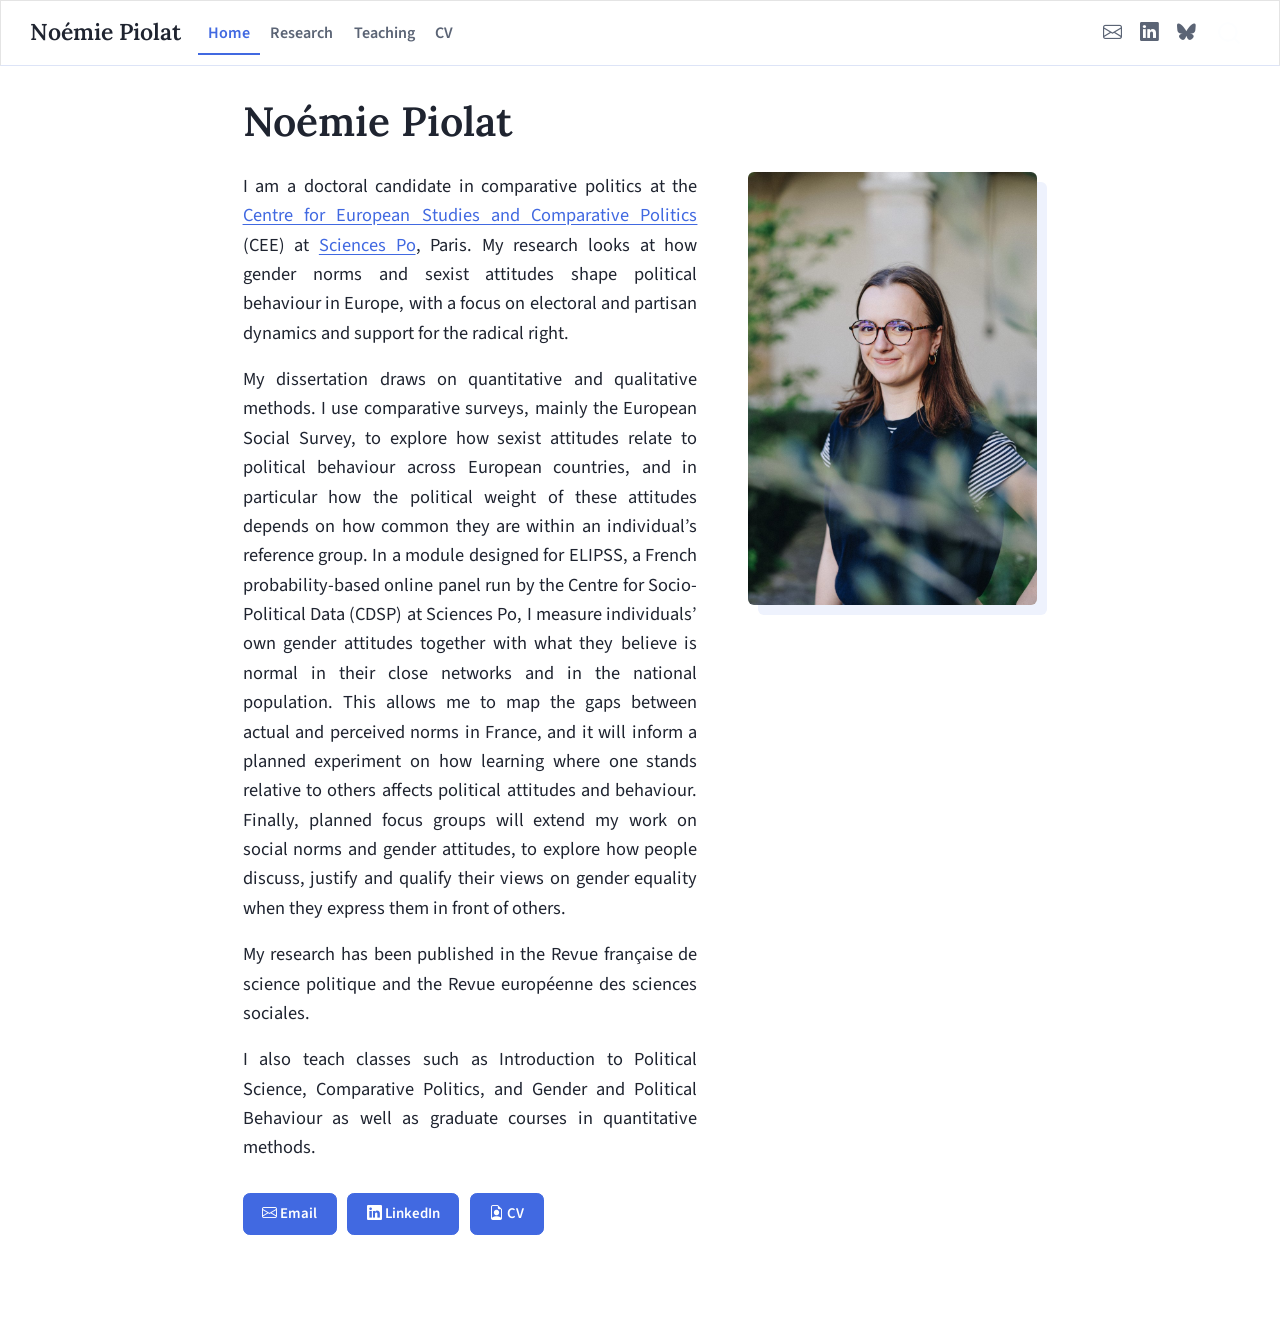
==== commit 60ac8461: "Updates developing my research" ====
--- a/docs/index.html
+++ b/docs/index.html
@@ -6,7 +6,7 @@
 
 <meta name="viewport" content="width=device-width, initial-scale=1.0, user-scalable=yes">
 
-<meta name="description" content="Noémie Piolat, PhD candidate in comparative politics at Sciences Po (CEE). Research on sexism, gender norms and political behaviour in Europe.">
+<meta name="description" content="Noémie Piolat, PhD candidate in comparative politics at the Center for European Studies and Comparative Politics (CEE), Sciences Po. Research on sexism, gender norms and political behaviour in Europe.">
 
 <title>Noémie Piolat | PhD candidate in comparative politics, Sciences Po</title>
 <style>
@@ -76,7 +76,7 @@
 
 <link rel="stylesheet" href="styles.css">
 <meta property="og:title" content="Noémie Piolat | PhD candidate in comparative politics, Sciences Po">
-<meta property="og:description" content="Noémie Piolat, PhD candidate in comparative politics at Sciences Po (CEE). Research on sexism, gender norms and political behaviour in Europe.">
+<meta property="og:description" content="Noémie Piolat, PhD candidate in comparative politics at the Center for European Studies and Comparative Politics (CEE), Sciences Po. Research on sexism, gender norms and political behaviour in Europe.">
 <meta property="og:image" content="https://noemiepiolat.github.io/photo_web.jpg">
 <meta property="og:site_name" content="Noémie Piolat">
 <meta property="og:image:alt" content="Portrait of Noémie Piolat">
@@ -155,11 +155,8 @@
 <div class="hero">
 <div class="hero-text">
 
-<p class="hero-title">
-PhD candidate in comparative politics, Sciences Po (CEE)
-</p>
 <p>I am a doctoral candidate in comparative politics at the <a href="https://www.sciencespo.fr/centre-etudes-europeennes/en/">Centre for European Studies and Comparative Politics</a> (CEE) at <a href="https://www.sciencespo.fr/en/">Sciences Po</a>, Paris. My research looks at how gender norms and sexist attitudes shape political behaviour in Europe, with a focus on electoral and partisan dynamics and support for the radical right.</p>
-<p>My dissertation draws on comparative survey data and quantitative methods, as well as on focus groups.</p>
+<p>My dissertation draws on quantitative and qualitative methods. I use comparative surveys, mainly the European Social Survey, to explore how sexist attitudes relate to political behaviour across European countries, and in particular how the political weight of these attitudes depends on how common they are within an individual’s reference group. In a module designed for ELIPSS, a French probability-based online panel run by the Centre for Socio-Political Data (CDSP) at Sciences Po, I measure individuals’ own gender attitudes together with what they believe is normal in their close networks and in the national population. This allows me to map the gaps between actual and perceived norms in France, and it will inform a planned experiment on how learning where one stands relative to others affects political attitudes and behaviour. Finally, planned focus groups will extend my work on social norms and gender attitudes, to explore how people discuss, justify and qualify their views on gender equality when they express them in front of others.</p>
 <p>My research has been published in the Revue française de science politique and the Revue européenne des sciences sociales.</p>
 <p>I also teach classes such as Introduction to Political Science, Comparative Politics, and Gender and Political Behaviour as well as graduate courses in quantitative methods.</p>
 <p class="hero-buttons">
--- a/docs/styles.css
+++ b/docs/styles.css
@@ -139,5 +139,12 @@
   font-style: italic;
 }
 
+/* Justified text */
+.hero-text p,
+.entry-body p {
+  text-align: justify;
+  hyphens: auto;
+}
+
 /* Same font in the navigation on every page */
 .navbar, .navbar .nav-link { font-family: var(--body-font); }
